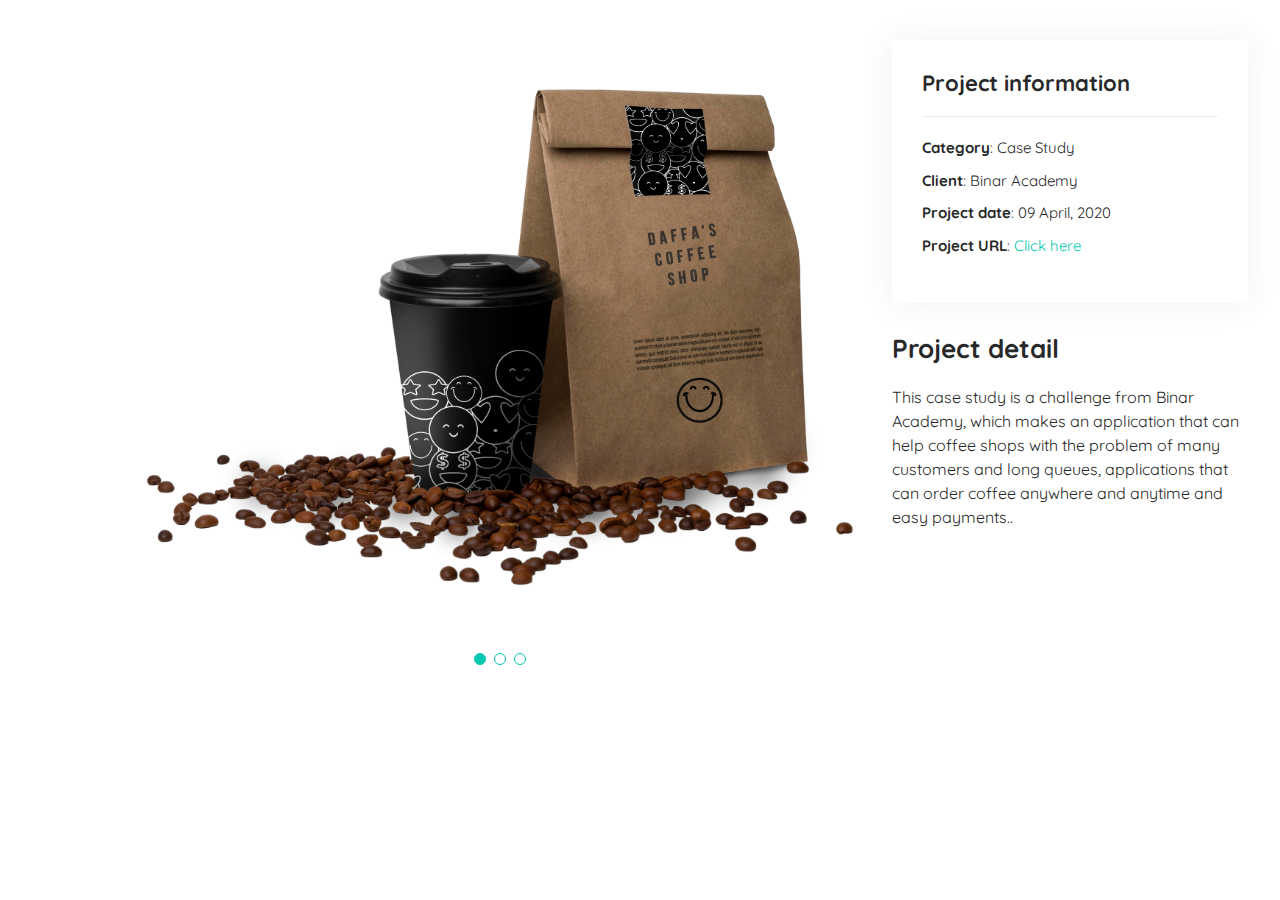
==== portfolio-details.html @ 2c6f32c4 "first commit" ====
<!DOCTYPE html>
<html lang="en">

<head>
  <meta charset="utf-8">
  <meta content="width=device-width, initial-scale=1.0" name="viewport">

  <title></title>
  <meta content="" name="description">
  <meta content="" name="keywords">

  <!-- Favicons -->
  <link href="assets/img/favicon.png" rel="icon">
  <link href="assets/img/apple-touch-icon.png" rel="apple-touch-icon">

  <!-- Google Fonts -->
  <link href="https://fonts.googleapis.com/css?family=Open+Sans:300,300i,400,400i,600,600i,700,700i|Raleway:300,300i,400,400i,500,500i,600,600i,700,700i|Poppins:300,300i,400,400i,500,500i,600,600i,700,700i" rel="stylesheet">

  <!-- Vendor CSS Files -->
  <link href="assets/vendor/aos/aos.css" rel="stylesheet">
  <link href="assets/vendor/bootstrap/css/bootstrap.min.css" rel="stylesheet">
  <link href="assets/vendor/bootstrap-icons/bootstrap-icons.css" rel="stylesheet">
  <link href="assets/vendor/boxicons/css/boxicons.min.css" rel="stylesheet">
  <link href="assets/vendor/glightbox/css/glightbox.min.css" rel="stylesheet">
  <link href="assets/vendor/swiper/swiper-bundle.min.css" rel="stylesheet">

  <!-- Template Main CSS File -->
  <link href="assets/css/style.css" rel="stylesheet">

  <!-- =======================================================
  * Template Name: MyResume - v4.7.0
  * Template URL: https://bootstrapmade.com/free-html-bootstrap-template-my-resume/
  * Author: BootstrapMade.com
  * License: https://bootstrapmade.com/license/
  ======================================================== -->
</head>

<body>

  <main id="main">

    <!-- ======= Portfolio Details Section ======= -->
    <section id="portfolio-details" class="portfolio-details">
      <div class="container">

        <div class="row gy-4">

          <div class="col-lg-8">
            <div class="portfolio-details-slider swiper">
              <div class="swiper-wrapper align-items-center">

                <div class="swiper-slide">
                  <img src="assets/img/portfolio/Coffee2.png" alt="">
                </div>

                <div class="swiper-slide">
                  <img src="assets/img/portfolio/Coffee1.png" alt="">
                </div>

                <div class="swiper-slide">
                  <img src="assets/img/portfolio/Coffee3.png" alt="">
                </div>

              </div>
              <div class="swiper-pagination"></div>
            </div>
          </div>

          <div class="col-lg-4">
            <div class="portfolio-info">
              <h3>Project information</h3>
              <ul>
                <li><strong>Category</strong>: Case Study</li>
                <li><strong>Client</strong>: Binar Academy</li>
                <li><strong>Project date</strong>: 09 April, 2020</li>
                <li><strong>Project URL</strong>: <a href="https://medium.com/@DaffaPutraA/daffas-coffee-shop-case-study-eafb7368a0a1" target="_blank">Click here</a></li>
              </ul>
            </div>
            <div class="portfolio-description">
              <h2>Project detail</h2>
              <p>
                This case study is a challenge from Binar Academy, which makes an application that can help coffee shops with the problem of many customers and long queues, applications that can order coffee anywhere and anytime and easy payments..
              </p>
            </div>
          </div>

        </div>

      </div>
    </section><!-- End Portfolio Details Section -->

  </main><!-- End #main -->

  <div id="preloader"></div>
  <a href="#" class="back-to-top d-flex align-items-center justify-content-center"><i class="bi bi-arrow-up-short"></i></a>

  <!-- Vendor JS Files -->
  <script src="assets/vendor/purecounter/purecounter.js"></script>
  <script src="assets/vendor/aos/aos.js"></script>
  <script src="assets/vendor/bootstrap/js/bootstrap.bundle.min.js"></script>
  <script src="assets/vendor/glightbox/js/glightbox.min.js"></script>
  <script src="assets/vendor/isotope-layout/isotope.pkgd.min.js"></script>
  <script src="assets/vendor/swiper/swiper-bundle.min.js"></script>
  <script src="assets/vendor/typed.js/typed.min.js"></script>
  <script src="assets/vendor/waypoints/noframework.waypoints.js"></script>
  <script src="assets/vendor/php-email-form/validate.js"></script>

  <!-- Template Main JS File -->
  <script src="assets/js/main.js"></script>

</body>

</html>
---- assets/css/style.css ----
/**
* Template Name: MyResume - v4.7.0
* Template URL: https://bootstrapmade.com/free-html-bootstrap-template-my-resume/
* Author: BootstrapMade.com
* License: https://bootstrapmade.com/license/
*/

/*--------------------------------------------------------------
# General
--------------------------------------------------------------*/
@import url(//maxcdn.bootstrapcdn.com/font-awesome/4.2.0/css/font-awesome.min.css);
@import url(http://fonts.googleapis.com/css?family=Quicksand:400,300);
body {
  font-family: "Quicksand", sans-serif;
  color: #272829;
}

a {
  color: #08C7B1;
  text-decoration: none;
}

a:hover {
  color: #067ded;
  text-decoration: none;
}

h1, h2, h3, h4, h5, h6 {
  font-family: "Quicksand", sans-serif;
}

/*--------------------------------------------------------------
# Back to top button
--------------------------------------------------------------*/
.back-to-top {
  position: fixed;
  visibility: hidden;
  opacity: 0;
  right: 15px;
  bottom: 15px;
  z-index: 996;
  background: #08C7B1;
  width: 40px;
  height: 40px;
  border-radius: 50px;
  transition: all 0.4s;
}
.back-to-top i {
  font-size: 28px;
  color: #fff;
  line-height: 0;
}
.back-to-top:hover {
  background: #00FFA1;
  color: #fff;
}
.back-to-top.active {
  visibility: visible;
  opacity: 1;
}

/*--------------------------------------------------------------
# Preloader
--------------------------------------------------------------*/
#preloader {
  position: fixed;
  top: 0;
  left: 0;
  right: 0;
  bottom: 0;
  z-index: 9999;
  overflow: hidden;
  background: #fff;
}

#preloader:before {
  content: "";
  position: fixed;
  top: calc(50% - 30px);
  left: calc(50% - 30px);
  border: 6px solid #08C7B1;
  border-top-color: #fff;
  border-bottom-color: #fff;
  border-radius: 50%;
  width: 60px;
  height: 60px;
  -webkit-animation: animate-preloader 1s linear infinite;
  animation: animate-preloader 1s linear infinite;
}

@-webkit-keyframes animate-preloader {
  0% {
    transform: rotate(0deg);
  }
  100% {
    transform: rotate(360deg);
  }
}

@keyframes animate-preloader {
  0% {
    transform: rotate(0deg);
  }
  100% {
    transform: rotate(360deg);
  }
}
/*--------------------------------------------------------------
# Disable aos animation delay on mobile devices
--------------------------------------------------------------*/
@media screen and (max-width: 768px) {
  [data-aos-delay] {
    transition-delay: 0 !important;
  }
}
/*--------------------------------------------------------------
# Header
--------------------------------------------------------------*/
#header {
  position: fixed;
  top: 0;
  left: 0;
  bottom: 0;
  z-index: 9997;
  transition: all 0.5s;
  padding: 15px;
  overflow-y: auto;
}
@media (max-width: 992px) {
  #header {
    width: 300px;
    background: #fff;
    border-right: 1px solid #e6e9ec;
    left: -300px;
  }
}

@media (min-width: 992px) {
  #main {
    margin-left: 100px;
  }
}
/*--------------------------------------------------------------
# Navigation Menu
--------------------------------------------------------------*/
/**
* Desktop Navigation 
*/
.nav-menu {
  padding: 0;
  display: block;
}
.nav-menu * {
  margin: 0;
  padding: 0;
  list-style: none;
}
.nav-menu > ul > li {
  position: relative;
  white-space: nowrap;
}
.nav-menu a, .nav-menu a:focus {
  display: flex;
  align-items: center;
  color: #45505b;
  padding: 10px 18px;
  margin-bottom: 8px;
  transition: 0.3s;
  font-size: 15px;
  border-radius: 50px;
  background: #f2f3f5;
  height: 56px;
  width: 100%;
  overflow: hidden;
  transition: 0.3s;
}
.nav-menu a i, .nav-menu a:focus i {
  font-size: 20px;
}
.nav-menu a span, .nav-menu a:focus span {
  padding: 0 5px 0 7px;
  color: #45505b;
}
@media (min-width: 992px) {
  .nav-menu a, .nav-menu a:focus {
    width: 56px;
  }
  .nav-menu a span, .nav-menu a:focus span {
    display: none;
    color: #fff;
  }
}
.nav-menu a:hover, .nav-menu .active, .nav-menu .active:focus, .nav-menu li:hover > a {
  color: #fff;
  background: #08C7B1;
}
.nav-menu a:hover span, .nav-menu .active span, .nav-menu .active:focus span, .nav-menu li:hover > a span {
  color: #fff;
}
.nav-menu a:hover, .nav-menu li:hover > a {
  width: 100%;
  color: #fff;
}
.nav-menu a:hover span, .nav-menu li:hover > a span {
  display: block;
}

/**
* Mobile Navigation 
*/
.mobile-nav-toggle {
  position: fixed;
  right: 10px;
  top: 10px;
  z-index: 9998;
  border: 0;
  background: none;
  font-size: 28px;
  transition: all 0.4s;
  outline: none !important;
  line-height: 0;
  cursor: pointer;
  border-radius: 50px;
  padding: 5px;
}
.mobile-nav-toggle i {
  color: #45505b;
}

.mobile-nav-active {
  overflow: hidden;
}
.mobile-nav-active #header {
  left: 0;
}
.mobile-nav-active .mobile-nav-toggle {
  color: #fff;
  background-color: #08C7B1;
}

/*--------------------------------------------------------------
# Hero Section
--------------------------------------------------------------*/
#hero {
  width: 100%;
  height: 100vh;
  background: url("../img/hero-bg.jpg") top right no-repeat;
  background-size: cover;
  position: relative;
}
@media (min-width: 992px) {
  #hero {
    padding-left: 160px;
  }
}
#hero:before {
  content: "";
  background: rgba(255, 255, 255, 0.8);
  position: absolute;
  bottom: 0;
  top: 0;
  left: 0;
  right: 0;
}
#hero h1 {
  margin: 0;
  font-size: 64px;
  font-weight: 700;
  line-height: 56px;
  color: #45505b;
}
#hero p {
  color: #45505b;
  margin: 15px 0 0 0;
  font-size: 26px;
  font-family: "Poppins", sans-serif;
}
#hero p span {
  color: #08C7B1;
  letter-spacing: 1px;
}
#hero .social-links {
  margin-top: 30px;
}
#hero .social-links a {
  font-size: 24px;
  display: inline-block;
  color: #45505b;
  line-height: 1;
  margin-right: 20px;
  transition: 0.3s;
}
#hero .social-links a:hover {
  color: #08C7B1;
}
@media (max-width: 992px) {
  #hero {
    text-align: center;
  }
  #hero h1 {
    font-size: 32px;
    line-height: 36px;
  }
  #hero p {
    margin-top: 10px;
    font-size: 20px;
    line-height: 24px;
  }
}

/*--------------------------------------------------------------
# Sections General
--------------------------------------------------------------*/
section {
  padding: 60px 0;
  overflow: hidden;
}

.section-title {
  text-align: center;
  padding-bottom: 30px;
}
.section-title h2 {
  font-size: 32px;
  font-weight: bold;
  text-transform: uppercase;
  margin-bottom: 20px;
  padding-bottom: 20px;
  position: relative;
  color: #45505b;
}
.section-title h2::before {
  content: "";
  position: absolute;
  display: block;
  width: 120px;
  height: 1px;
  background: #ddd;
  bottom: 1px;
  left: calc(50% - 60px);
}
.section-title h2::after {
  content: "";
  position: absolute;
  display: block;
  width: 40px;
  height: 3px;
  background: #08C7B1;
  bottom: 0;
  left: calc(50% - 20px);
}
.section-title p {
  margin-bottom: 0;
}

/*--------------------------------------------------------------
# About
--------------------------------------------------------------*/
.about .content h3 {
  font-weight: 700;
  font-size: 26px;
  color: #728394;
}
.about .content ul {
  list-style: none;
  padding: 0;
}
.about .content ul li {
  margin-bottom: 20px;
  display: flex;
  align-items: center;
}
.about .content ul strong {
  margin-right: 10px;
}
.about .content ul i {
  font-size: 16px;
  margin-right: 5px;
  color: #08C7B1;
  line-height: 0;
}
.about .content p:last-child {
  margin-bottom: 0;
}

/*--------------------------------------------------------------
# Facts
--------------------------------------------------------------*/
.facts .count-box {
  padding: 30px 30px 25px 30px;
  margin-top: 30px;
  width: 100%;
  position: relative;
  text-align: center;
  background: #fff;
}
.facts .count-box i {
  position: absolute;
  top: -25px;
  left: 50%;
  transform: translateX(-50%);
  font-size: 24px;
  background: #08C7B1;
  color: #fff;
  border-radius: 50px;
  display: inline-flex;
  align-items: center;
  justify-content: center;
  width: 48px;
  height: 48px;
}
.facts .count-box span {
  font-size: 36px;
  display: block;
  font-weight: 600;
  color: #011426;
}
.facts .count-box p {
  padding: 0;
  margin: 0;
  font-family: "Raleway", sans-serif;
  font-size: 14px;
}

/*--------------------------------------------------------------
# Akills
--------------------------------------------------------------*/
.skills .progress {
  height: 60px;
  display: block;
  background: none;
  border-radius: 0;
}
.skills .progress .skill {
  padding: 10px 0;
  margin: 0;
  text-transform: uppercase;
  display: block;
  font-weight: 600;
  font-family: "Poppins", sans-serif;
  color: #45505b;
}
.skills .progress .skill .val {
  float: right;
  font-style: normal;
}
.skills .progress-bar-wrap {
  background: #f2f3f5;
}
.skills .progress-bar {
  width: 1px;
  height: 10px;
  transition: 0.9s;
  background-color: #08C7B1;
}

/*--------------------------------------------------------------
# Resume
--------------------------------------------------------------*/
.resume .resume-title {
  font-size: 26px;
  font-weight: 700;
  margin-top: 20px;
  margin-bottom: 20px;
  color: #45505b;
}
.resume .resume-item {
  padding: 0 0 20px 20px;
  margin-top: -2px;
  border-left: 2px solid #08C7B1;
  position: relative;
}
.resume .resume-item h4 {
  line-height: 18px;
  font-size: 18px;
  font-weight: 600;
  text-transform: uppercase;
  font-family: "Poppins", sans-serif;
  color: #08C7B1;
  margin-bottom: 10px;
}
.resume .resume-item h5 {
  font-size: 16px;
  background: #f7f8f9;
  padding: 5px 15px;
  display: inline-block;
  font-weight: 600;
  margin-bottom: 10px;
}
.resume .resume-item ul {
  padding-left: 20px;
}
.resume .resume-item ul li {
  padding-bottom: 10px;
}
.resume .resume-item:last-child {
  padding-bottom: 0;
}
.resume .resume-item::before {
  content: "";
  position: absolute;
  width: 16px;
  height: 16px;
  border-radius: 50px;
  left: -9px;
  top: 0;
  background: #fff;
  border: 2px solid #08C7B1;
}

/*--------------------------------------------------------------
# Portfolio
--------------------------------------------------------------*/
.portfolio .portfolio-item {
  margin-bottom: 30px;
}
.portfolio #portfolio-flters {
  padding: 0;
  margin: 0 auto 25px auto;
  list-style: none;
  text-align: center;
  background: #fff;
  border-radius: 50px;
  padding: 2px 15px;
}
.portfolio #portfolio-flters li {
  cursor: pointer;
  display: inline-block;
  padding: 10px 15px;
  font-size: 14px;
  font-weight: 600;
  line-height: 1;
  text-transform: uppercase;
  color: #272829;
  margin-bottom: 5px;
  transition: all 0.3s ease-in-out;
}
.portfolio #portfolio-flters li:hover, .portfolio #portfolio-flters li.filter-active {
  color: #08C7B1;
}
.portfolio #portfolio-flters li:last-child {
  margin-right: 0;
}
.portfolio .portfolio-wrap {
  transition: 0.3s;
  position: relative;
  overflow: hidden;
  z-index: 1;
  background: rgba(69, 80, 91, 0.8);
}
.portfolio .portfolio-wrap::before {
  content: "";
  background: rgba(255, 255, 255, 0.7);
  position: absolute;
  left: 30px;
  right: 30px;
  top: 30px;
  bottom: 30px;
  transition: all ease-in-out 0.3s;
  z-index: 2;
  opacity: 0;
}
.portfolio .portfolio-wrap .portfolio-info {
  opacity: 0;
  position: absolute;
  top: 0;
  left: 0;
  right: 0;
  bottom: 0;
  text-align: center;
  z-index: 3;
  transition: all ease-in-out 0.3s;
  display: flex;
  flex-direction: column;
  justify-content: center;
  align-items: center;
}
.portfolio .portfolio-wrap .portfolio-info::before {
  display: block;
  content: "";
  width: 48px;
  height: 48px;
  position: absolute;
  top: 35px;
  left: 35px;
  border-top: 3px solid #d7dce1;
  border-left: 3px solid #d7dce1;
  transition: all 0.5s ease 0s;
  z-index: 9994;
}
.portfolio .portfolio-wrap .portfolio-info::after {
  display: block;
  content: "";
  width: 48px;
  height: 48px;
  position: absolute;
  bottom: 35px;
  right: 35px;
  border-bottom: 3px solid #d7dce1;
  border-right: 3px solid #d7dce1;
  transition: all 0.5s ease 0s;
  z-index: 9994;
}
.portfolio .portfolio-wrap .portfolio-info h4 {
  font-size: 20px;
  color: #45505b;
  font-weight: 600;
}
.portfolio .portfolio-wrap .portfolio-info p {
  color: #45505b;
  font-size: 14px;
  text-transform: uppercase;
  padding: 0;
  margin: 0;
}
.portfolio .portfolio-wrap .portfolio-links {
  text-align: center;
  z-index: 4;
}
.portfolio .portfolio-wrap .portfolio-links a {
  color: #45505b;
  margin: 0 2px;
  font-size: 28px;
  display: inline-block;
  transition: 0.3s;
}
.portfolio .portfolio-wrap .portfolio-links a:hover {
  color: #148af9;
}
.portfolio .portfolio-wrap:hover::before {
  top: 0;
  left: 0;
  right: 0;
  bottom: 0;
  opacity: 1;
}
.portfolio .portfolio-wrap:hover .portfolio-info {
  opacity: 1;
}
.portfolio .portfolio-wrap:hover .portfolio-info::before {
  top: 15px;
  left: 15px;
}
.portfolio .portfolio-wrap:hover .portfolio-info::after {
  bottom: 15px;
  right: 15px;
}

/*--------------------------------------------------------------
# Portfolio Details
--------------------------------------------------------------*/
.portfolio-details {
  padding-top: 40px;
}
.portfolio-details .portfolio-details-slider img {
  width: 100%;
}
.portfolio-details .portfolio-details-slider .swiper-pagination {
  margin-top: 20px;
  position: relative;
}
.portfolio-details .portfolio-details-slider .swiper-pagination .swiper-pagination-bullet {
  width: 12px;
  height: 12px;
  background-color: #fff;
  opacity: 1;
  border: 1px solid #08C7B1;
}
.portfolio-details .portfolio-details-slider .swiper-pagination .swiper-pagination-bullet-active {
  background-color: #08C7B1;
}
.portfolio-details .portfolio-info {
  padding: 30px;
  box-shadow: 0px 0 30px rgba(69, 80, 91, 0.08);
}
.portfolio-details .portfolio-info h3 {
  font-size: 22px;
  font-weight: 700;
  margin-bottom: 20px;
  padding-bottom: 20px;
  border-bottom: 1px solid #eee;
}
.portfolio-details .portfolio-info ul {
  list-style: none;
  padding: 0;
  font-size: 15px;
}
.portfolio-details .portfolio-info ul li + li {
  margin-top: 10px;
}
.portfolio-details .portfolio-description {
  padding-top: 30px;
}
.portfolio-details .portfolio-description h2 {
  font-size: 26px;
  font-weight: 700;
  margin-bottom: 20px;
}
.portfolio-details .portfolio-description p {
  padding: 0;
}

/*--------------------------------------------------------------
# Services
--------------------------------------------------------------*/
.services .icon-box {
  text-align: center;
  padding: 70px 20px 80px 20px;
  transition: all ease-in-out 0.3s;
  background: #fff;
  box-shadow: 0px 5px 90px 0px rgba(110, 123, 131, 0.05);
}
.services .icon-box .icon {
  margin: 0 auto;
  width: 100px;
  height: 100px;
  display: flex;
  align-items: center;
  justify-content: center;
  transition: ease-in-out 0.3s;
  position: relative;
}
.services .icon-box .icon i {
  font-size: 36px;
  transition: 0.5s;
  position: relative;
}
.services .icon-box .icon svg {
  position: absolute;
  top: 0;
  left: 0;
}
.services .icon-box .icon svg path {
  transition: 0.5s;
  fill: #f5f5f5;
}
.services .icon-box h4 {
  font-weight: 600;
  margin: 10px 0 15px 0;
  font-size: 22px;
}
.services .icon-box h4 a {
  color: #45505b;
  transition: ease-in-out 0.3s;
}
.services .icon-box p {
  line-height: 24px;
  font-size: 14px;
  margin-bottom: 0;
}
.services .icon-box:hover {
  border-color: #fff;
  box-shadow: 0px 0 35px 0 rgba(0, 0, 0, 0.08);
}
.services .iconbox-blue i {
  color: #47aeff;
}
.services .iconbox-blue:hover .icon i {
  color: #fff;
}
.services .iconbox-blue:hover .icon path {
  fill: #47aeff;
}
.services .iconbox-orange i {
  color: #ffa76e;
}
.services .iconbox-orange:hover .icon i {
  color: #fff;
}
.services .iconbox-orange:hover .icon path {
  fill: #ffa76e;
}
.services .iconbox-pink i {
  color: #e80368;
}
.services .iconbox-pink:hover .icon i {
  color: #fff;
}
.services .iconbox-pink:hover .icon path {
  fill: #e80368;
}
.services .iconbox-yellow i {
  color: #ffbb2c;
}
.services .iconbox-yellow:hover .icon i {
  color: #fff;
}
.services .iconbox-yellow:hover .icon path {
  fill: #ffbb2c;
}
.services .iconbox-red i {
  color: #ff5828;
}
.services .iconbox-red:hover .icon i {
  color: #fff;
}
.services .iconbox-red:hover .icon path {
  fill: #ff5828;
}
.services .iconbox-teal i {
  color: #11dbcf;
}
.services .iconbox-teal:hover .icon i {
  color: #fff;
}
.services .iconbox-teal:hover .icon path {
  fill: #11dbcf;
}

/*--------------------------------------------------------------
# Testimonials
--------------------------------------------------------------*/
.testimonials .section-header {
  margin-bottom: 40px;
}
.testimonials .testimonials-carousel, .testimonials .testimonials-slider {
  overflow: hidden;
}
.testimonials .testimonial-item {
  text-align: center;
}
.testimonials .testimonial-item .testimonial-img {
  width: 120px;
  border-radius: 50%;
  border: 4px solid #fff;
  margin: 0 auto;
}
.testimonials .testimonial-item h3 {
  font-size: 20px;
  font-weight: bold;
  margin: 10px 0 5px 0;
  color: #111;
}
.testimonials .testimonial-item h4 {
  font-size: 14px;
  color: #999;
  margin: 0 0 15px 0;
}
.testimonials .testimonial-item .quote-icon-left, .testimonials .testimonial-item .quote-icon-right {
  color: #90c8fc;
  font-size: 26px;
}
.testimonials .testimonial-item .quote-icon-left {
  display: inline-block;
  left: -5px;
  position: relative;
}
.testimonials .testimonial-item .quote-icon-right {
  display: inline-block;
  right: -5px;
  position: relative;
  top: 10px;
}
.testimonials .testimonial-item p {
  font-style: italic;
  margin: 0 auto 15px auto;
}
.testimonials .swiper-pagination {
  margin-top: 20px;
  position: relative;
}
.testimonials .swiper-pagination .swiper-pagination-bullet {
  width: 12px;
  height: 12px;
  background-color: #fff;
  opacity: 1;
  border: 1px solid #08C7B1;
}
.testimonials .swiper-pagination .swiper-pagination-bullet-active {
  background-color: #08C7B1;
}
@media (min-width: 992px) {
  .testimonials .testimonial-item p {
    width: 80%;
  }
}

/*--------------------------------------------------------------
# Contact
--------------------------------------------------------------*/
.contact .info {
  width: 100%;
  background: #fff;
}
.contact .info i {
  font-size: 20px;
  color: #08C7B1;
  float: left;
  width: 44px;
  height: 44px;
  background: #eef7ff;
  display: flex;
  justify-content: center;
  align-items: center;
  border-radius: 50px;
  transition: all 0.3s ease-in-out;
}
.contact .info h4 {
  padding: 0 0 0 60px;
  font-size: 22px;
  font-weight: 600;
  margin-bottom: 5px;
  color: #45505b;
}
.contact .info p {
  padding: 0 0 0 60px;
  margin-bottom: 0;
  font-size: 14px;
  color: #728394;
}
.contact .info .email, .contact .info .phone {
  margin-top: 40px;
}
.contact .info .email:hover i, .contact .info .address:hover i, .contact .info .phone:hover i {
  background: #08C7B1;
  color: #fff;
}
.contact .php-email-form {
  width: 100%;
  background: #fff;
}
.contact .php-email-form .form-group {
  padding-bottom: 8px;
}
.contact .php-email-form .error-message {
  display: none;
  color: #fff;
  background: #ed3c0d;
  text-align: left;
  padding: 15px;
  font-weight: 600;
}
.contact .php-email-form .error-message br + br {
  margin-top: 25px;
}
.contact .php-email-form .sent-message {
  display: none;
  color: #fff;
  background: #18d26e;
  text-align: center;
  padding: 15px;
  font-weight: 600;
}
.contact .php-email-form .loading {
  display: none;
  background: #fff;
  text-align: center;
  padding: 15px;
}
.contact .php-email-form .loading:before {
  content: "";
  display: inline-block;
  border-radius: 50%;
  width: 24px;
  height: 24px;
  margin: 0 10px -6px 0;
  border: 3px solid #18d26e;
  border-top-color: #eee;
  -webkit-animation: animate-loading 1s linear infinite;
  animation: animate-loading 1s linear infinite;
}
.contact .php-email-form input, .contact .php-email-form textarea {
  border-radius: 4px;
  box-shadow: none;
  font-size: 14px;
}
.contact .php-email-form input {
  height: 44px;
}
.contact .php-email-form textarea {
  padding: 10px 12px;
}
.contact .php-email-form button[type=submit] {
  background: #08C7B1;
  border: 0;
  padding: 10px 35px;
  color: #fff;
  transition: 0.4s;
  border-radius: 50px;
}
.contact .php-email-form button[type=submit]:hover {
  background: #00FFA1;
}
@-webkit-keyframes animate-loading {
  0% {
    transform: rotate(0deg);
  }
  100% {
    transform: rotate(360deg);
  }
}
@keyframes animate-loading {
  0% {
    transform: rotate(0deg);
  }
  100% {
    transform: rotate(360deg);
  }
}

/*--------------------------------------------------------------
# Footer
--------------------------------------------------------------*/
#footer {
  background: #f7f8f9;
  color: #45505b;
  font-size: 14px;
  text-align: center;
  padding: 30px 0;
}
#footer h3 {
  font-size: 36px;
  font-weight: 700;
  position: relative;
  font-family: "Poppins", sans-serif;
  padding: 0;
  margin: 0 0 15px 0;
}
#footer p {
  font-size: 15;
  font-style: italic;
  padding: 0;
  margin: 0 0 40px 0;
}
#footer .social-links {
  margin: 0 0 40px 0;
}
#footer .social-links a {
  font-size: 18px;
  display: inline-block;
  background: #08C7B1;
  color: #fff;
  line-height: 1;
  padding: 8px 0;
  margin-right: 4px;
  border-radius: 50%;
  text-align: center;
  width: 36px;
  height: 36px;
  transition: 0.3s;
}
#footer .social-links a:hover {
  background: #00FFA1;
  color: #fff;
  text-decoration: none;
}
#footer .copyright {
  margin: 0 0 5px 0;
}
#footer .credits {
  font-size: 13px;
}


/* <!-- ======= Contact Section ======= --> */



#social-platforms {
  position:relative;
  top:50px;
  font-size:1rem;
  text-align:center;
  height:200px;
  overflow:hidden;
}

/*Pen code from this point on*/
.btn {
  clear:both;
  white-space:nowrap;
  font-size:.8em;
  display:inline-block;
  border-radius:5px;
  box-shadow: 0 1px 5px 0 rgba(0, 0, 0, 0.35);
  margin:2px;
  -webkit-transition:all .5s;
  -moz-transition:all .5s;
  transition:all .5s;
  overflow:hidden
}

.btn:hover {
  box-shadow: 0 5px 15px 0 rgba(0, 0, 0, 0.45);
}

.btn:focus {
  box-shadow: 0 3px 10px 0 rgba(0, 0, 0, 0.4);
}

.btn > span,.btn-icon > i {
  float:left;
  padding:13px;
  -webkit-transition:all .5s;
  -moz-transition:all .5s;
  transition:all .5s;
  line-height:1em
}

.btn > span {
  padding:14px 18px 16px;
  white-space:nowrap;
  color:#FFF;
  background:#b8b8b8
}

.btn:focus > span {
  background:#9a9a9a
}

.btn-icon > i {
  border-radius:5px 0 0 5px;
  position:relative;
  width:13px;
  text-align:center;
  font-size:1.25em;
  color:#fff;
  background:#212121
}

.btn-icon > i:after {
  content:"";
  border:8px solid;
  border-color:transparent transparent transparent #222;
  position:absolute;
  top:13px;
  right:-15px
}

.btn-icon:hover > i,.btn-icon:focus > i {
  color:#FFF
}

.btn-icon > span {
  border-radius:0 5px 5px 0
}

/*Facebook*/
.btn-facebook:hover > i,.btn-facebook:focus > i {
  color:#3b5998
}

.btn-facebook > span {
  background:#3b5998
}

/*Instagram*/
.btn-instagram:hover > i,.btn-instagram:focus > i {
  color:#CB00F4
}

.btn-instagram > span {
  background:#CB00F4
}

/*WhatsApp*/
.btn-whatsapp:hover > i,.btn-whatsapp:focus > i {
  color:#25D366
}

.btn-whatsapp > span {
  background:#25D366

}

/*Github*/
.btn-github:hover > i,.btn-github:focus > i {
  color: #999999
}

.btn-github > span {
  background:#333333
}

/*LinkedIn*/
.btn-linkedin:hover > i,.btn-linkedin:focus > i {
  color:#007bb6
}

.btn-linkedin > span {
  background:#007bb6
}
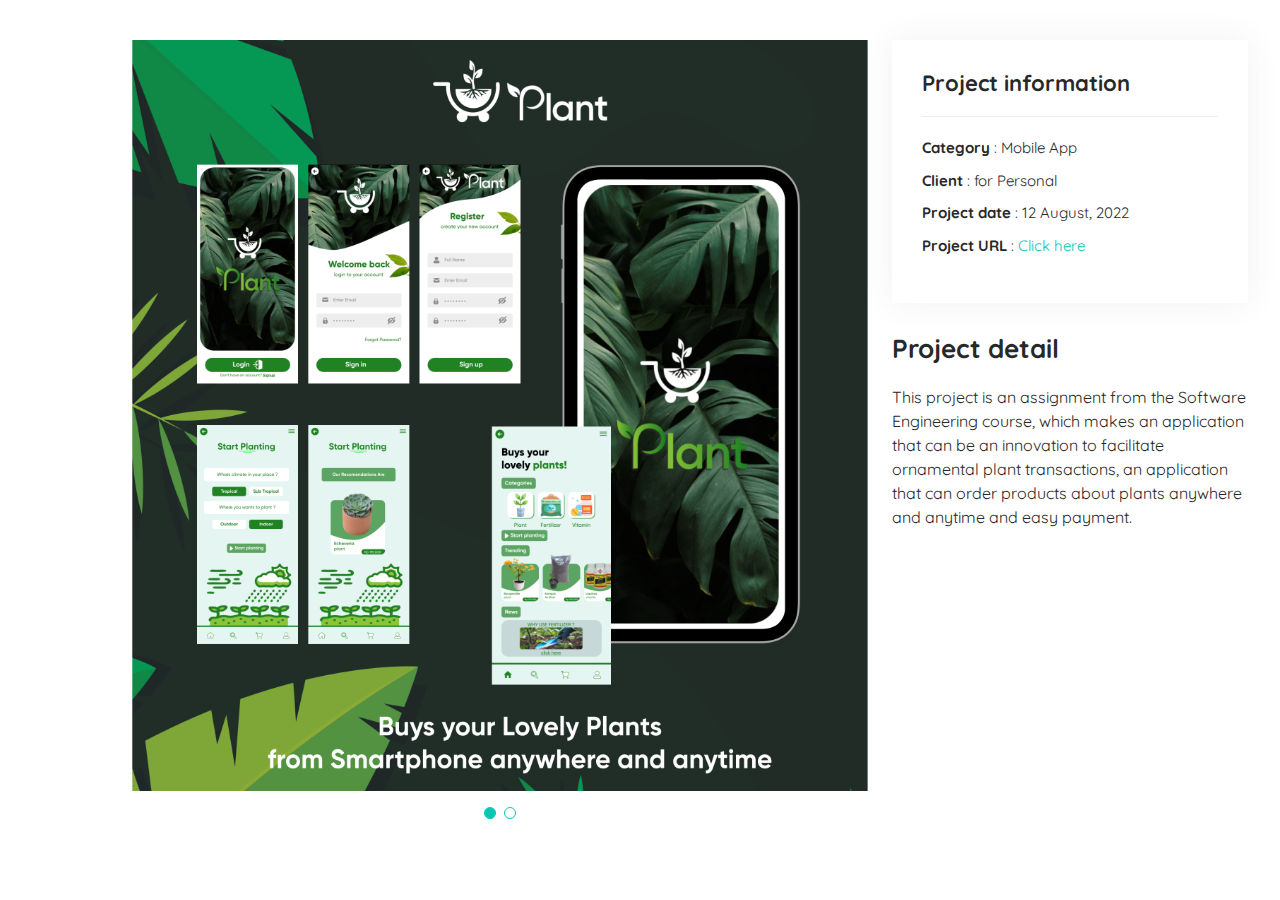
==== commit 168f7837: "1 Portofolio" ====
--- a/portfolio-details.html
+++ b/portfolio-details.html
@@ -34,33 +34,21 @@
   * License: https://bootstrapmade.com/license/
   ======================================================== -->
 </head>
-
 <body>
-
   <main id="main">
-
     <!-- ======= Portfolio Details Section ======= -->
     <section id="portfolio-details" class="portfolio-details">
       <div class="container">
-
         <div class="row gy-4">
-
           <div class="col-lg-8">
             <div class="portfolio-details-slider swiper">
               <div class="swiper-wrapper align-items-center">
-
                 <div class="swiper-slide">
-                  <img src="assets/img/portfolio/Coffee2.png" alt="">
+                  <img src="assets/img/portfolio/plant1.png" alt="">
                 </div>
-
                 <div class="swiper-slide">
-                  <img src="assets/img/portfolio/Coffee1.png" alt="">
+                  <img src="assets/img/portfolio/plant2.png" alt="">
                 </div>
-
-                <div class="swiper-slide">
-                  <img src="assets/img/portfolio/Coffee3.png" alt="">
-                </div>
-
               </div>
               <div class="swiper-pagination"></div>
             </div>
@@ -70,16 +58,16 @@
             <div class="portfolio-info">
               <h3>Project information</h3>
               <ul>
-                <li><strong>Category</strong>: Case Study</li>
-                <li><strong>Client</strong>: Binar Academy</li>
-                <li><strong>Project date</strong>: 09 April, 2020</li>
-                <li><strong>Project URL</strong>: <a href="https://medium.com/@DaffaPutraA/daffas-coffee-shop-case-study-eafb7368a0a1" target="_blank">Click here</a></li>
+                <li><strong>Category</strong> : Mobile App</li>
+                <li><strong>Client</strong> : for Personal</li>
+                <li><strong>Project date</strong> : 12 August, 2022</li>
+                <li><strong>Project URL</strong> : <a href="https://bit.ly/MobileApp-Plant-NickoIlham" target="_blank">Click here</a></li>
               </ul>
             </div>
             <div class="portfolio-description">
               <h2>Project detail</h2>
               <p>
-                This case study is a challenge from Binar Academy, which makes an application that can help coffee shops with the problem of many customers and long queues, applications that can order coffee anywhere and anytime and easy payments..
+                This project is an assignment from the Software Engineering course, which makes an application that can be an innovation to facilitate ornamental plant transactions, an application that can order products about plants anywhere and anytime and easy payment.
               </p>
             </div>
           </div>
--- a/assets/css/style.css
+++ b/assets/css/style.css
@@ -493,6 +493,9 @@
 .resume .resume-item ul li {
   padding-bottom: 10px;
 }
+.resume .resume-item-assosiate {
+  color: #08C7B1;
+}
 .resume .resume-item:last-child {
   padding-bottom: 0;
 }
@@ -1135,13 +1138,13 @@
   border-radius:0 5px 5px 0
 }
 
-/*Facebook*/
-.btn-facebook:hover > i,.btn-facebook:focus > i {
-  color:#3b5998
-}
-
-.btn-facebook > span {
-  background:#3b5998
+/*Gmail*/
+.btn-gmail:hover > i,.btn-gmail:focus > i {
+  color:#FF0000
+}
+
+.btn-gmail > span {
+  background:#FF0000
 }
 
 /*Instagram*/
